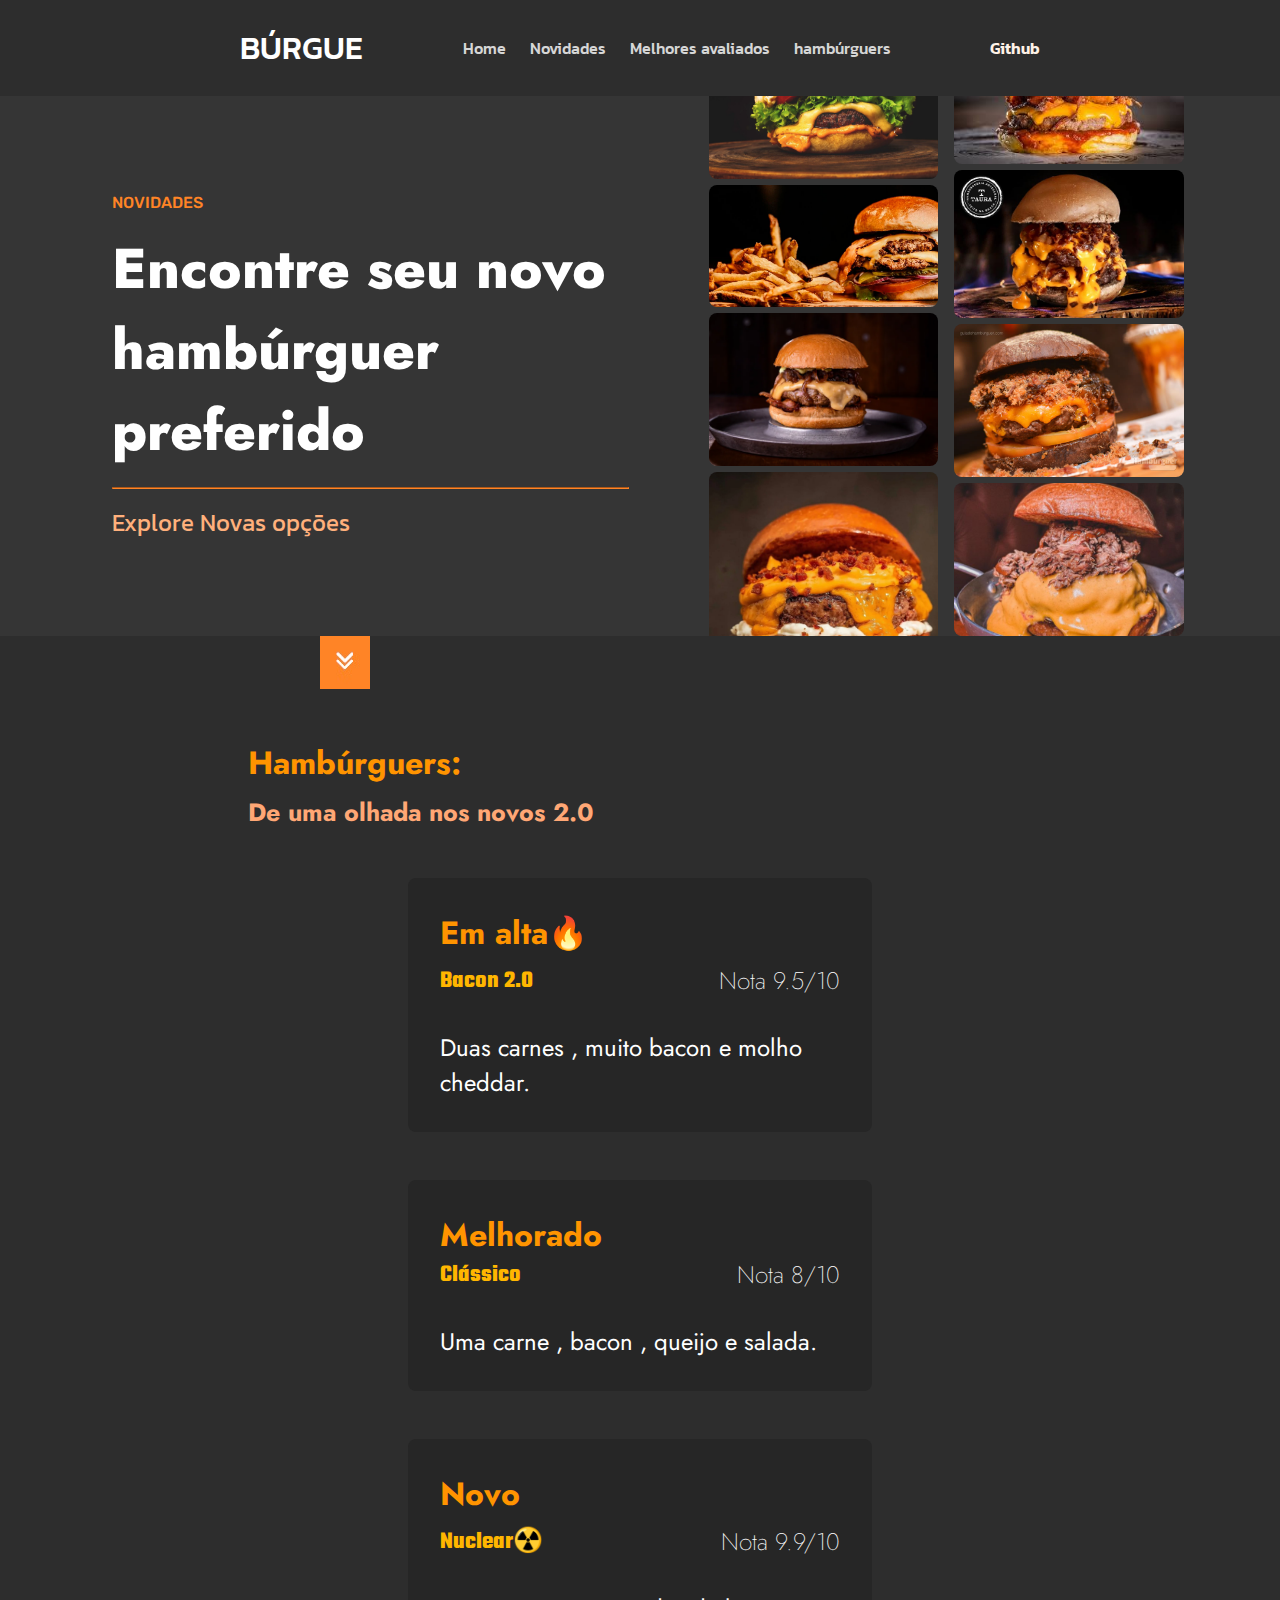
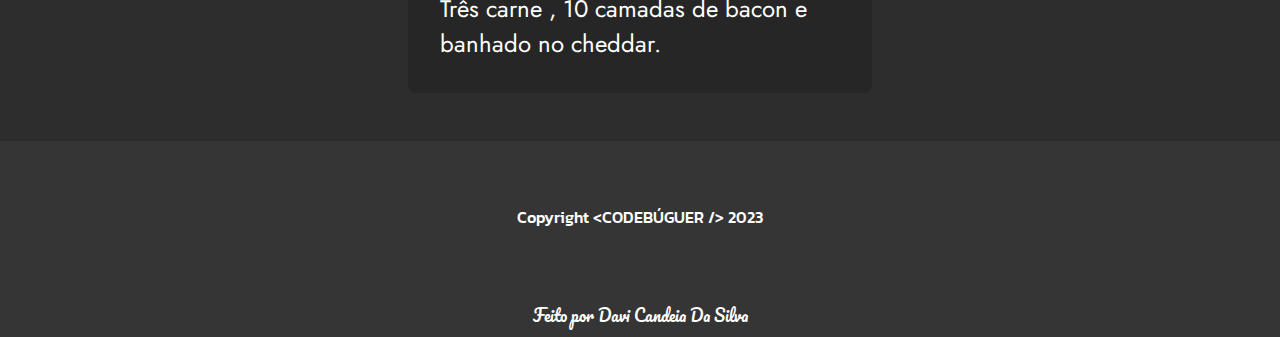
==== index.html @ 93899286 "Add files via upload" ====
<!DOCTYPE html>
<html lang="pt-br">
<head>
    <meta charset="UTF-8">
    <meta name="viewport" content="width=device-width, initial-scale=1.0">
    <title>Búrguer</title>
    <meta name="description" content="Fastfood com milhares de opcões de hambúrguers">
    <link rel="stylesheet" type="text/css" href="style.css">
</head>
<body>
    <header>
        <nav>
            <span class="logo">Búrgue</span>
            <ul class="menu">
                <li><a>Home</a></li>
                <li><a>Novidades</a></li>
                <li><a>Melhores avaliados</a></li>
                <li><a>hambúrguers</a></li>
            </ul>
            <a class="github">Github</a>
        </nav>
    </header>

    <main>
        <div class="principal">
        <section class="hero">
          <header class="hero-conteudo">
                <span class="destaque laranja">novidades</span>
                <h1>Encontre seu novo hambúrguer preferido</h1>
                <hr/>
                <h2 class="subtitulo">Explore Novas opções</h2>
          </header>
          <div class="hero-imagens-container">
                <figure><img src="assets/imagem1.jpg"></figure>
                <figure><img src="assets/imagem2.jpg"></figure>
                <figure><img src="assets/imagem3.jpg"></figure>
                <figure><img src="assets/imagem4.jpg"></figure>
                <figure><img src="assets/imagem5.jpg"></figure>
                <figure><img src="assets/imagem6.jpg"></figure>
                <figure><img src="assets/imagem7.jpg"></figure>
                <figure><img src="assets/imagem8.jpg"></figure>
          </div>
        </section>
        </div>
        <section class="botao-1">
            <button type="button"><img src="assets/chevron-double-down.jpg"></button>
        </section>
        <section class="búrgao">
            <header class="podrao">
              <span class="classe1">Hambúrguers:</span>
              <h3 class="classe2">De uma olhada nos novos 2.0</h3>
            </header>




            <div class="king">
                <div class="kigdom">
                    <header class="empire"> 
                    <div class="Superpower">    
                        <span class="classe1">Em alta🔥</span>
                        <h3 class="classe3">Bacon 2.0</h3>
                    </div>
                    <p class="classe5">Nota 9.5/10</p>
                    </header>
                    <p class="classe4">Duas carnes , muito bacon e molho cheddar.</p>
                </div>
            </div>




            <div class="king">
                <div class="kigdom">
                    <header class="empire"> 
                    <div class="subtitulo">    
                        <span class="classe1">Melhorado</span>
                        <h3 class="classe3">Clássico</h3>
                    </div>
                    <p class="classe5">Nota 8/10</p>
                    </header>
                    <p class="classe4">Uma carne , bacon , queijo e salada.</p>
                </div>
            </div>




            <div class="king">
                <div class="kigdom">
                    <header class="empire"> 
                    <div class="Superpower">    
                        <span class="classe1">Novo</span>
                        <h3 class="classe3">Nuclear☢️</h3>
                    </div>
                    <p class="classe5">Nota 9.9/10</p>
                    </header>
                    <p class="classe4">Três carne , 10 camadas de bacon e banhado no cheddar.</p>    
                </div>
            </div>
        </section>
    </main>

    <footer>
        <p class="footer-copy">Copyright &lt;CODEBÚGUER /&gt; 2023</p>
        <p class="autor">Feito por Davi Candeia Da Silva</p>
    </footer>
</body>
</html>
---- style.css ----
@import url('https://fonts.googleapis.com/css2?family=Jost:wght@500&family=Kanit:wght@500&family=Pacifico&family=Rubik:wght@500&family=Teko:wght@500&display=swap');

* {
    margin: 0;
    padding: 0;
    box-sizing: border-box;
}

body {
    color: #FFFFFFFF;
    background: #2D2D2D;
}

html {
    font-family: Kanit ,sans-serif ;
    font-weight: 500;
}

a{
    text-decoration: none;
}

ul{
  list-style: none;
}

nav {
    max-width: 1120px;
    margin: auto;
    padding: 1.5rem 10rem;

    display: flex;
    flex-direction: row;
    justify-content: space-between;
    align-items: center;
}

.logo {
     font: teko;
     font-size: 2rem;
     font-weight: 500;
     text-transform: uppercase;
}

.menu {
    display: flex;
    flex-direction: row;
    gap: 1.5rem;
    color: #D6D6D6;
}

.github {
    color: #FFF2E7;
    font-weight: 600;
}

main {
    display: flex;
    flex-direction: column;
}

.principal {
    background: #353535;
}

.hero {
    background:#353535;

    max-width: 1120px;
    height: 60vh;

    display: flex;
    flex-direction: row;
    justify-content: space-between;
    align-items: center;
    gap: 6rem;

    padding: 0rem 2rem;
    margin: auto;

    overflow: clip;
}

.hero-conteudo {
    display: flex;
    flex-direction: column;
    gap: 1rem;
}

.destaque {
    font-family: rubik;
    font-size: 1rem;
    font-weight: 500;
    text-transform: uppercase;
}

.laranja {
    color: #FF8426;
}

h1 {
    font-family: jost;
    font-size: 3.5rem ;
    font-style: normal;
    font-weight: 800;
}

hr {
    border-color: #FF8426;
}

.subtitulo {
    color:  #FFB07C;
    font-family: kanit;
    font-size: 1.5rem;
    font-weight: 400;
}

.hero-imagens-container{
    max-width: 45%;
    column-count: 2;
    column-gap: 1rem;
    margin: -1rem;
}

.hero-imagens-container > figure > img {
    width: 100%;
    border-radius: 0.5rem;
}

.botao-1 {
    width:50%;
    max-width: 1120px;
    margin: auto;
    transform: translate(" 0 ,  50%");
}

button {
    border: 9000px;
    background: #FF8426;
}

.búrgao {
    display: flex;
    flex-direction: column;
    gap: 3rem;
    max-width:1120px ;
    padding: 3rem 2rem;
    margin: auto;
}

.podrao {
    display: flex;
    flex-direction: column;
    gap: 0.5rem;
}

.classe1 {
    font-family: jost;
    font-size: 2rem;

    font-weight: 700;
    color: #FF9400;
}

.classe2 {
    font-family: jost;
    font-size: 1.563rem;

    font-weight: 700;
    color: #FFA775;
}

.king {
    padding: 0rem 10rem;
    display: flex;
    flex-direction: row;
    flex-wrap: wrap;
    gap: 2rem;
}

.kigdom {
    background: #262626;
    padding: 2rem;
    border-radius: 0.5rem;
    display: flex;
    flex-direction: column;
    gap: 2rem;
    flex-basis: 29rem ;
}

.empire {
    display: flex;
    flex-direction: row;
    justify-content: space-between;
    align-items: end;
}

.Superpower {
    display: flex;
    flex-direction: column;
    gap: 0.5rem;
}

.classe3 {
    color: #FFB600;
    font-family: teko;
    font-size: 1.5rem;
    font-weight: 700;
}

.classe4 {
    color: #FFFFFF;
    font-family: jost;
    font-size: 1.5rem;
    font-weight: 400;
}

.classe5 {
    color: #FFFFFF;
    font-family: jost;
    font-size: 1.5rem;
    font-weight: 200;
}

.footer-copy {
    padding: 4rem;
    display: flex;
    flex-direction: column;
    align-items: center;
    gap: 0.5;
    background: #353535;
}

.autor {
    padding: 0.5rem;
    display: flex;
    flex-direction: column;
    align-items: center;
    background: #353535;
    font-family: pacifico;
}
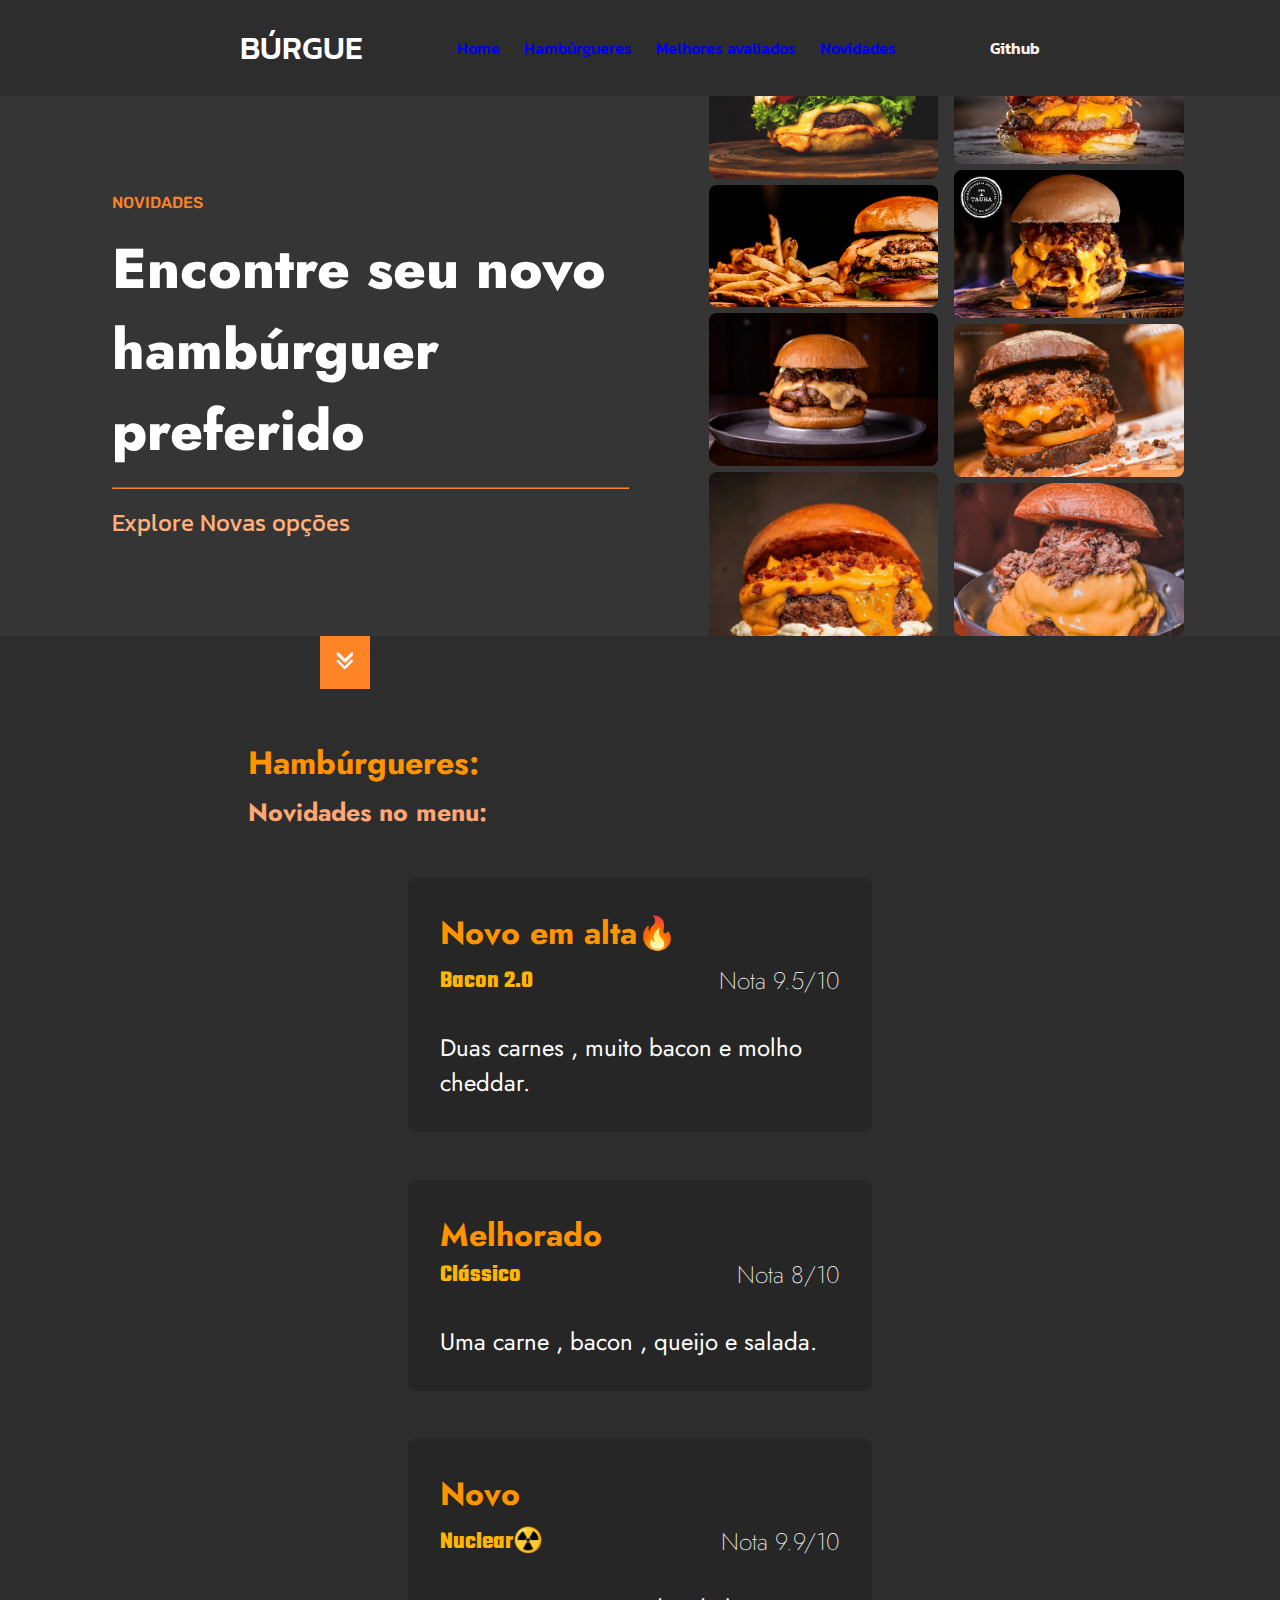
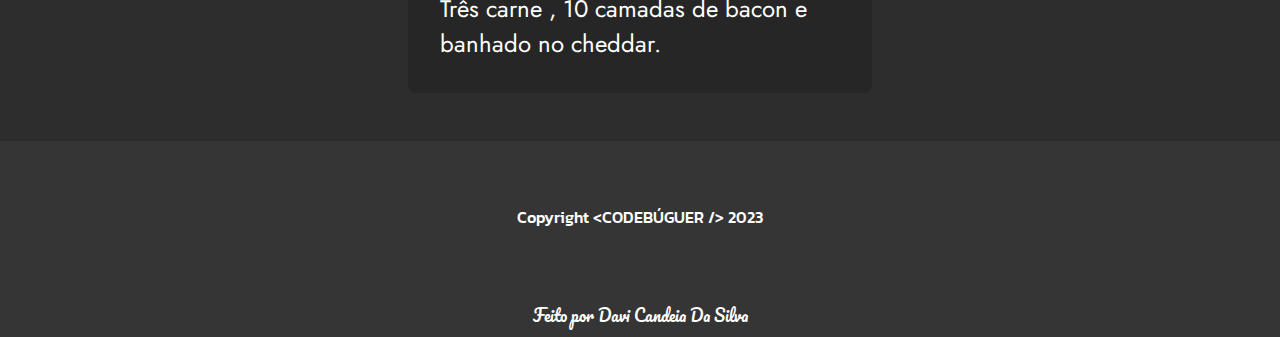
==== commit eabfceae: "adição de novos arquivos" ====
--- a/index.html
+++ b/index.html
@@ -1,109 +1,106 @@
-<!DOCTYPE html>
-<html lang="pt-br">
-<head>
-    <meta charset="UTF-8">
-    <meta name="viewport" content="width=device-width, initial-scale=1.0">
-    <title>Búrguer</title>
-    <meta name="description" content="Fastfood com milhares de opcões de hambúrguers">
-    <link rel="stylesheet" type="text/css" href="style.css">
-</head>
-<body>
-    <header>
-        <nav>
-            <span class="logo">Búrgue</span>
-            <ul class="menu">
-                <li><a>Home</a></li>
-                <li><a>Novidades</a></li>
-                <li><a>Melhores avaliados</a></li>
-                <li><a>hambúrguers</a></li>
-            </ul>
-            <a class="github">Github</a>
-        </nav>
-    </header>
-
-    <main>
-        <div class="principal">
-        <section class="hero">
-          <header class="hero-conteudo">
-                <span class="destaque laranja">novidades</span>
-                <h1>Encontre seu novo hambúrguer preferido</h1>
-                <hr/>
-                <h2 class="subtitulo">Explore Novas opções</h2>
-          </header>
-          <div class="hero-imagens-container">
-                <figure><img src="assets/imagem1.jpg"></figure>
-                <figure><img src="assets/imagem2.jpg"></figure>
-                <figure><img src="assets/imagem3.jpg"></figure>
-                <figure><img src="assets/imagem4.jpg"></figure>
-                <figure><img src="assets/imagem5.jpg"></figure>
-                <figure><img src="assets/imagem6.jpg"></figure>
-                <figure><img src="assets/imagem7.jpg"></figure>
-                <figure><img src="assets/imagem8.jpg"></figure>
-          </div>
-        </section>
-        </div>
-        <section class="botao-1">
-            <button type="button"><img src="assets/chevron-double-down.jpg"></button>
-        </section>
-        <section class="búrgao">
-            <header class="podrao">
-              <span class="classe1">Hambúrguers:</span>
-              <h3 class="classe2">De uma olhada nos novos 2.0</h3>
-            </header>
-
-
-
-
-            <div class="king">
-                <div class="kigdom">
-                    <header class="empire"> 
-                    <div class="Superpower">    
-                        <span class="classe1">Em alta🔥</span>
-                        <h3 class="classe3">Bacon 2.0</h3>
-                    </div>
-                    <p class="classe5">Nota 9.5/10</p>
-                    </header>
-                    <p class="classe4">Duas carnes , muito bacon e molho cheddar.</p>
-                </div>
-            </div>
-
-
-
-
-            <div class="king">
-                <div class="kigdom">
-                    <header class="empire"> 
-                    <div class="subtitulo">    
-                        <span class="classe1">Melhorado</span>
-                        <h3 class="classe3">Clássico</h3>
-                    </div>
-                    <p class="classe5">Nota 8/10</p>
-                    </header>
-                    <p class="classe4">Uma carne , bacon , queijo e salada.</p>
-                </div>
-            </div>
-
-
-
-
-            <div class="king">
-                <div class="kigdom">
-                    <header class="empire"> 
-                    <div class="Superpower">    
-                        <span class="classe1">Novo</span>
-                        <h3 class="classe3">Nuclear☢️</h3>
-                    </div>
-                    <p class="classe5">Nota 9.9/10</p>
-                    </header>
-                    <p class="classe4">Três carne , 10 camadas de bacon e banhado no cheddar.</p>    
-                </div>
-            </div>
-        </section>
-    </main>
-
-    <footer>
-        <p class="footer-copy">Copyright &lt;CODEBÚGUER /&gt; 2023</p>
-        <p class="autor">Feito por Davi Candeia Da Silva</p>
-    </footer>
-</body>
+<!DOCTYPE html>
+<html lang="pt-br">
+<head>
+    <meta charset="UTF-8">
+    <meta name="viewport" content="width=device-width, initial-scale=1.0">
+    <title>Búrguer</title>
+    <meta name="description" content="Fastfood com milhares de opcões de hambúrguers">
+    <link rel="stylesheet" type="text/css" href="style.css">
+</head>
+<body>
+    <header>
+        <nav>
+            <span class="logo">Búrgue</span>
+            <ul class="menu">
+                <li><a href="./home.html" class="cinza">Home</a></li>
+                <li><a href="./Hambúrgueres.html" class="cinza">Hambúrgueres</a></li>
+                <li><a href="./avaliados.html" class="cinza">Melhores avaliados</a></li>
+                <li><a href="./index.html" class="cinza">Novidades</a></li>
+            </ul>
+            <a class="github">Github</a>
+        </nav>
+    </header>
+
+    <main>
+        <div class="principal">
+        <section class="hero">
+          <header class="hero-conteudo">
+                <span class="destaque laranja">Novidades</span>
+                <h1>Encontre seu novo hambúrguer preferido</h1>
+                <hr/>
+                <h2 class="subtitulo">Explore Novas opções</h2>
+          </header>
+          <div class="hero-imagens-container">
+                <figure><img src="assets/imagem1.jpg"></figure>
+                <figure><img src="assets/imagem2.jpg"></figure>
+                <figure><img src="assets/imagem3.jpg"></figure>
+                <figure><img src="assets/imagem4.jpg"></figure>
+                <figure><img src="assets/imagem5.jpg"></figure>
+                <figure><img src="assets/imagem6.jpg"></figure>
+                <figure><img src="assets/imagem7.jpg"></figure>
+                <figure><img src="assets/imagem8.jpg"></figure>
+          </div>
+        </section>
+        </div>
+        <section class="botao-1">
+            <button type="button"><img src="assets/chevron-double-down.jpg"></button>
+        </section>
+        <section class="búrgao">
+            <header class="podrao">
+              <span class="classe1">Hambúrgueres:</span>
+              <h3 class="classe2">Novidades no menu:</h3>
+            </header>
+
+            <div class="king">
+                <div class="kigdom">
+                    <header class="empire"> 
+                    <div class="Superpower">    
+                        <span class="classe1">Novo em alta🔥</span>
+                        <h3 class="classe3">Bacon 2.0</h3>
+                    </div>
+                    <p class="classe5">Nota 9.5/10</p>
+                    </header>
+                    <p class="classe4">Duas carnes , muito bacon e molho cheddar.</p>
+                </div>
+            </div>
+
+
+
+
+            <div class="king">
+                <div class="kigdom">
+                    <header class="empire"> 
+                    <div class="subtitulo">    
+                        <span class="classe1">Melhorado</span>
+                        <h3 class="classe3">Clássico</h3>
+                    </div>
+                    <p class="classe5">Nota 8/10</p>
+                    </header>
+                    <p class="classe4">Uma carne , bacon , queijo e salada.</p>
+                </div>
+            </div>
+
+
+
+
+            <div class="king">
+                <div class="kigdom">
+                    <header class="empire"> 
+                    <div class="Superpower">    
+                        <span class="classe1">Novo</span>
+                        <h3 class="classe3">Nuclear☢️</h3>
+                    </div>
+                    <p class="classe5">Nota 9.9/10</p>
+                    </header>
+                    <p class="classe4">Três carne , 10 camadas de bacon e banhado no cheddar.</p>    
+                </div>
+            </div>
+        </section>
+    </main>
+
+    <footer>
+        <p class="footer-copy">Copyright &lt;CODEBÚGUER /&gt; 2023</p>
+        <p class="autor">Feito por Davi Candeia Da Silva</p>
+    </footer>
+</body>
 </html>--- a/style.css
+++ b/style.css
@@ -1,242 +1,242 @@
-@import url('https://fonts.googleapis.com/css2?family=Jost:wght@500&family=Kanit:wght@500&family=Pacifico&family=Rubik:wght@500&family=Teko:wght@500&display=swap');
-
-* {
-    margin: 0;
-    padding: 0;
-    box-sizing: border-box;
-}
-
-body {
-    color: #FFFFFFFF;
-    background: #2D2D2D;
-}
-
-html {
-    font-family: Kanit ,sans-serif ;
-    font-weight: 500;
-}
-
-a{
-    text-decoration: none;
-}
-
-ul{
-  list-style: none;
-}
-
-nav {
-    max-width: 1120px;
-    margin: auto;
-    padding: 1.5rem 10rem;
-
-    display: flex;
-    flex-direction: row;
-    justify-content: space-between;
-    align-items: center;
-}
-
-.logo {
-     font: teko;
-     font-size: 2rem;
-     font-weight: 500;
-     text-transform: uppercase;
-}
-
-.menu {
-    display: flex;
-    flex-direction: row;
-    gap: 1.5rem;
-    color: #D6D6D6;
-}
-
-.github {
-    color: #FFF2E7;
-    font-weight: 600;
-}
-
-main {
-    display: flex;
-    flex-direction: column;
-}
-
-.principal {
-    background: #353535;
-}
-
-.hero {
-    background:#353535;
-
-    max-width: 1120px;
-    height: 60vh;
-
-    display: flex;
-    flex-direction: row;
-    justify-content: space-between;
-    align-items: center;
-    gap: 6rem;
-
-    padding: 0rem 2rem;
-    margin: auto;
-
-    overflow: clip;
-}
-
-.hero-conteudo {
-    display: flex;
-    flex-direction: column;
-    gap: 1rem;
-}
-
-.destaque {
-    font-family: rubik;
-    font-size: 1rem;
-    font-weight: 500;
-    text-transform: uppercase;
-}
-
-.laranja {
-    color: #FF8426;
-}
-
-h1 {
-    font-family: jost;
-    font-size: 3.5rem ;
-    font-style: normal;
-    font-weight: 800;
-}
-
-hr {
-    border-color: #FF8426;
-}
-
-.subtitulo {
-    color:  #FFB07C;
-    font-family: kanit;
-    font-size: 1.5rem;
-    font-weight: 400;
-}
-
-.hero-imagens-container{
-    max-width: 45%;
-    column-count: 2;
-    column-gap: 1rem;
-    margin: -1rem;
-}
-
-.hero-imagens-container > figure > img {
-    width: 100%;
-    border-radius: 0.5rem;
-}
-
-.botao-1 {
-    width:50%;
-    max-width: 1120px;
-    margin: auto;
-    transform: translate(" 0 ,  50%");
-}
-
-button {
-    border: 9000px;
-    background: #FF8426;
-}
-
-.búrgao {
-    display: flex;
-    flex-direction: column;
-    gap: 3rem;
-    max-width:1120px ;
-    padding: 3rem 2rem;
-    margin: auto;
-}
-
-.podrao {
-    display: flex;
-    flex-direction: column;
-    gap: 0.5rem;
-}
-
-.classe1 {
-    font-family: jost;
-    font-size: 2rem;
-
-    font-weight: 700;
-    color: #FF9400;
-}
-
-.classe2 {
-    font-family: jost;
-    font-size: 1.563rem;
-
-    font-weight: 700;
-    color: #FFA775;
-}
-
-.king {
-    padding: 0rem 10rem;
-    display: flex;
-    flex-direction: row;
-    flex-wrap: wrap;
-    gap: 2rem;
-}
-
-.kigdom {
-    background: #262626;
-    padding: 2rem;
-    border-radius: 0.5rem;
-    display: flex;
-    flex-direction: column;
-    gap: 2rem;
-    flex-basis: 29rem ;
-}
-
-.empire {
-    display: flex;
-    flex-direction: row;
-    justify-content: space-between;
-    align-items: end;
-}
-
-.Superpower {
-    display: flex;
-    flex-direction: column;
-    gap: 0.5rem;
-}
-
-.classe3 {
-    color: #FFB600;
-    font-family: teko;
-    font-size: 1.5rem;
-    font-weight: 700;
-}
-
-.classe4 {
-    color: #FFFFFF;
-    font-family: jost;
-    font-size: 1.5rem;
-    font-weight: 400;
-}
-
-.classe5 {
-    color: #FFFFFF;
-    font-family: jost;
-    font-size: 1.5rem;
-    font-weight: 200;
-}
-
-.footer-copy {
-    padding: 4rem;
-    display: flex;
-    flex-direction: column;
-    align-items: center;
-    gap: 0.5;
-    background: #353535;
-}
-
-.autor {
-    padding: 0.5rem;
-    display: flex;
-    flex-direction: column;
-    align-items: center;
-    background: #353535;
-    font-family: pacifico;
+@import url('https://fonts.googleapis.com/css2?family=Jost:wght@500&family=Kanit:wght@500&family=Pacifico&family=Rubik:wght@500&family=Teko:wght@500&display=swap');
+
+* {
+    margin: 0;
+    padding: 0;
+    box-sizing: border-box;
+}
+
+body {
+    color: #FFFFFFFF;
+    background: #2D2D2D;
+}
+
+html {
+    font-family: Kanit ,sans-serif ;
+    font-weight: 500;
+}
+
+a{
+    text-decoration: none;
+}
+
+ul{
+  list-style: none;
+}
+
+nav {
+    max-width: 1120px;
+    margin: auto;
+    padding: 1.5rem 10rem;
+
+    display: flex;
+    flex-direction: row;
+    justify-content: space-between;
+    align-items: center;
+}
+
+.logo {
+     font: teko;
+     font-size: 2rem;
+     font-weight: 500;
+     text-transform: uppercase;
+}
+
+.menu {
+    display: flex;
+    flex-direction: row;
+    gap: 1.5rem;
+    color: #D6D6D6;
+}
+
+.github {
+    color: #FFF2E7;
+    font-weight: 600;
+}
+
+main {
+    display: flex;
+    flex-direction: column;
+}
+
+.principal {
+    background: #353535;
+}
+
+.hero {
+    background:#353535;
+
+    max-width: 1120px;
+    height: 60vh;
+
+    display: flex;
+    flex-direction: row;
+    justify-content: space-between;
+    align-items: center;
+    gap: 6rem;
+
+    padding: 0rem 2rem;
+    margin: auto;
+
+    overflow: clip;
+}
+
+.hero-conteudo {
+    display: flex;
+    flex-direction: column;
+    gap: 1rem;
+}
+
+.destaque {
+    font-family: rubik;
+    font-size: 1rem;
+    font-weight: 500;
+    text-transform: uppercase;
+}
+
+.laranja {
+    color: #FF8426;
+}
+
+h1 {
+    font-family: jost;
+    font-size: 3.5rem ;
+    font-style: normal;
+    font-weight: 800;
+}
+
+hr {
+    border-color: #FF8426;
+}
+
+.subtitulo {
+    color:  #FFB07C;
+    font-family: kanit;
+    font-size: 1.5rem;
+    font-weight: 400;
+}
+
+.hero-imagens-container{
+    max-width: 45%;
+    column-count: 2;
+    column-gap: 1rem;
+    margin: -1rem;
+}
+
+.hero-imagens-container > figure > img {
+    width: 100%;
+    border-radius: 0.5rem;
+}
+
+.botao-1 {
+    width:50%;
+    max-width: 1120px;
+    margin: auto;
+    transform: translate(" 0 ,  50%");
+}
+
+button {
+    border: 9000px;
+    background: #FF8426;
+}
+
+.búrgao {
+    display: flex;
+    flex-direction: column;
+    gap: 3rem;
+    max-width:1120px ;
+    padding: 3rem 2rem;
+    margin: auto;
+}
+
+.podrao {
+    display: flex;
+    flex-direction: column;
+    gap: 0.5rem;
+}
+
+.classe1 {
+    font-family: jost;
+    font-size: 2rem;
+
+    font-weight: 700;
+    color: #FF9400;
+}
+
+.classe2 {
+    font-family: jost;
+    font-size: 1.563rem;
+
+    font-weight: 700;
+    color: #FFA775;
+}
+
+.king {
+    padding: 0rem 10rem;
+    display: flex;
+    flex-direction: row;
+    flex-wrap: wrap;
+    gap: 2rem;
+}
+
+.kigdom {
+    background: #262626;
+    padding: 2rem;
+    border-radius: 0.5rem;
+    display: flex;
+    flex-direction: column;
+    gap: 2rem;
+    flex-basis: 29rem ;
+}
+
+.empire {
+    display: flex;
+    flex-direction: row;
+    justify-content: space-between;
+    align-items: end;
+}
+
+.Superpower {
+    display: flex;
+    flex-direction: column;
+    gap: 0.5rem;
+}
+
+.classe3 {
+    color: #FFB600;
+    font-family: teko;
+    font-size: 1.5rem;
+    font-weight: 700;
+}
+
+.classe4 {
+    color: #FFFFFF;
+    font-family: jost;
+    font-size: 1.5rem;
+    font-weight: 400;
+}
+
+.classe5 {
+    color: #FFFFFF;
+    font-family: jost;
+    font-size: 1.5rem;
+    font-weight: 200;
+}
+
+.footer-copy {
+    padding: 4rem;
+    display: flex;
+    flex-direction: column;
+    align-items: center;
+    gap: 0.5;
+    background: #353535;
+}
+
+.autor {
+    padding: 0.5rem;
+    display: flex;
+    flex-direction: column;
+    align-items: center;
+    background: #353535;
+    font-family: pacifico;
 }